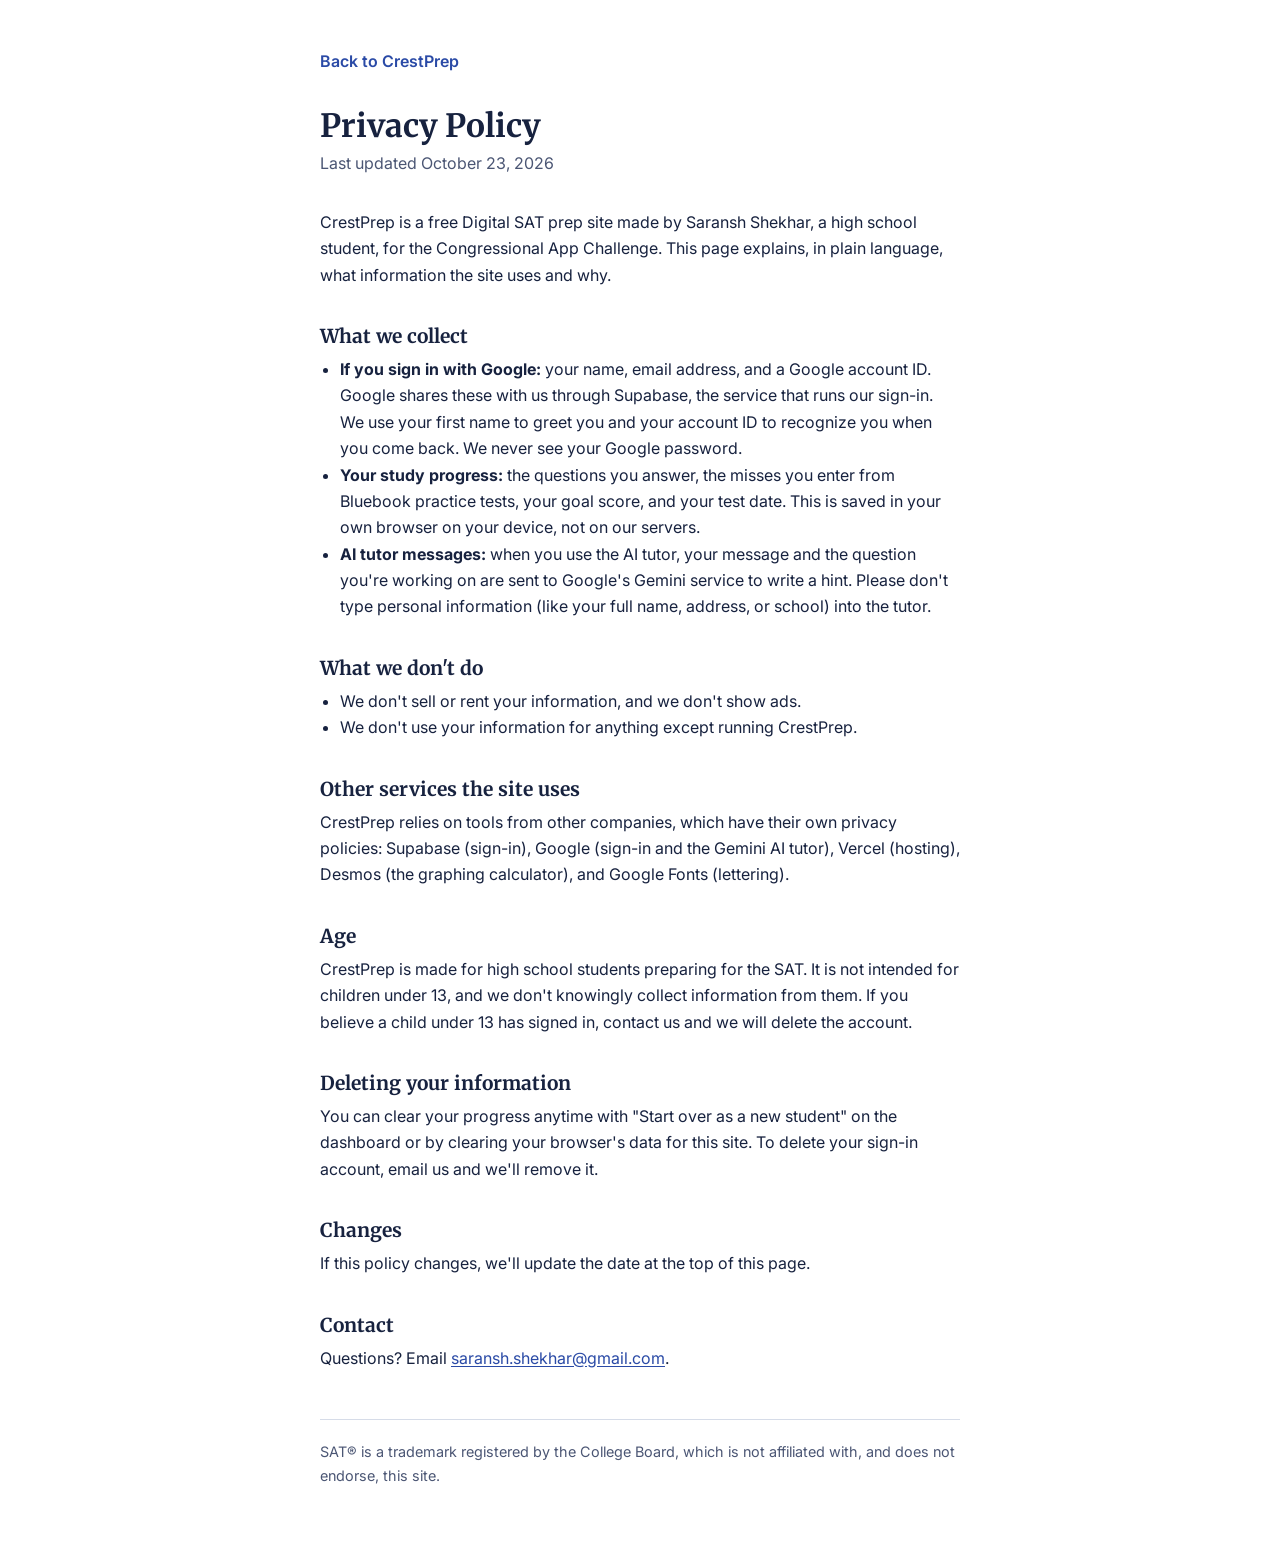
==== privacy.html @ 9c761f89 "Initial commit" ====
<!doctype html>
<html lang="en" data-theme="academic">
<head>
  <meta charset="utf-8">
  <meta name="viewport" content="width=device-width, initial-scale=1">
  <title>Privacy Policy | CrestPrep</title>
  <link rel="icon" href="assets/crest.svg" type="image/svg+xml">
  <script>try{var s=JSON.parse(localStorage.getItem("crestprep:v2"));if(s&&s.prefs)document.documentElement.dataset.theme=s.prefs.theme;}catch(e){}</script>
  <link rel="stylesheet" href="https://fonts.googleapis.com/css2?family=Inter:wght@400;600;700&family=Merriweather:wght@400;700&display=swap">
  <link rel="stylesheet" href="css/base.css">
  <link rel="stylesheet" href="css/legal.css">
</head>
<body>
<main class="legal">
  <a class="back" href="./">Back to CrestPrep</a>
  <h1>Privacy Policy</h1>
  <p class="updated">Last updated October 23, 2026</p>

  <p>CrestPrep is a free Digital SAT prep site made by Saransh Shekhar, a high school student, for the Congressional App Challenge. This page explains, in plain language, what information the site uses and why.</p>

  <h2>What we collect</h2>
  <ul>
    <li><strong>If you sign in with Google:</strong> your name, email address, and a Google account ID. Google shares these with us through Supabase, the service that runs our sign-in. We use your first name to greet you and your account ID to recognize you when you come back. We never see your Google password.</li>
    <li><strong>Your study progress:</strong> the questions you answer, the misses you enter from Bluebook practice tests, your goal score, and your test date. This is saved in your own browser on your device, not on our servers.</li>
    <li><strong>AI tutor messages:</strong> when you use the AI tutor, your message and the question you're working on are sent to Google's Gemini service to write a hint. Please don't type personal information (like your full name, address, or school) into the tutor.</li>
  </ul>

  <h2>What we don't do</h2>
  <ul>
    <li>We don't sell or rent your information, and we don't show ads.</li>
    <li>We don't use your information for anything except running CrestPrep.</li>
  </ul>

  <h2>Other services the site uses</h2>
  <p>CrestPrep relies on tools from other companies, which have their own privacy policies: Supabase (sign-in), Google (sign-in and the Gemini AI tutor), Vercel (hosting), Desmos (the graphing calculator), and Google Fonts (lettering).</p>

  <h2>Age</h2>
  <p>CrestPrep is made for high school students preparing for the SAT. It is not intended for children under 13, and we don't knowingly collect information from them. If you believe a child under 13 has signed in, contact us and we will delete the account.</p>

  <h2>Deleting your information</h2>
  <p>You can clear your progress anytime with "Start over as a new student" on the dashboard or by clearing your browser's data for this site. To delete your sign-in account, email us and we'll remove it.</p>

  <h2>Changes</h2>
  <p>If this policy changes, we'll update the date at the top of this page.</p>

  <h2>Contact</h2>
  <p>Questions? Email <a href="mailto:saransh.shekhar@gmail.com">saransh.shekhar@gmail.com</a>.</p>
  <footer>SAT&reg; is a trademark registered by the College Board, which is not affiliated with, and does not endorse, this site.</footer>
</main>
</body>
</html>
---- css/base.css ----
/* =====================================================================
   base.css: design tokens, reset, and shared building blocks.

   Both themes use the SAME variable names. Switching themes only changes
   one attribute on <html> (data-theme="academic" | "obsidian"), and every
   component re-colors itself because it only ever uses these variables.
   ===================================================================== */

:root {
  --font-serif: 'Merriweather', Georgia, 'Times New Roman', serif;
  --font-sans: 'Inter', system-ui, -apple-system, 'Segoe UI', Roboto, Arial, sans-serif;
  --font-mono: 'Space Mono', ui-monospace, SFMono-Regular, Menlo, Consolas, monospace;

  --radius-sm: 4px;
  --radius: 6px;
  --radius-lg: 10px;
  --wrap: 1120px;
}

/* Academic: PrepPros-inspired blue and white, with Crest gold as the accent */
:root,
:root[data-theme="academic"] {
  --bg: #FFFFFF;
  --bg-alt: #F4F6FA;
  --surface: #FFFFFF;
  --text: #17223F;
  --text-soft: #4B5674;
  --rule: #D6DCE8;
  --primary: #2A4AA6;
  --primary-hover: #1F3A88;
  --primary-ink: #FFFFFF;
  --primary-tint: #EAEFFA;
  --band: #18295C;
  --band-text: #FFFFFF;
  --band-soft: #C9D2EC;
  --band-grid: rgba(255, 255, 255, 0.07);
  --crest-fill: #18295C;
  --gold: #C9A227;
  --gold-text: #876708;
  --gold-tint: #FBF4DD;
  --good: #1F7A4A;
  --good-tint: #E4F3EA;
  --bad: #B23A2C;
  --bad-tint: #FBE9E6;
  --sheet: #FFFFFF;
  --sheet-edge: #CBD3E3;
  color-scheme: light;
}

/* Obsidian: the original CrestPrep black and gold */
:root[data-theme="obsidian"] {
  --bg: #0A0E1A;
  --bg-alt: #0E1322;
  --surface: #131A2F;
  --text: #E8EBF4;
  --text-soft: #AEB7D1;
  --rule: #27314F;
  --primary: #C9A227;
  --primary-hover: #E8C765;
  --primary-ink: #0A0E1A;
  --primary-tint: #2A2510;
  --band: #0D1220;
  --band-text: #F4F2EA;
  --band-soft: #AEB7D1;
  --band-grid: rgba(201, 162, 39, 0.09);
  --crest-fill: #1E2846;
  --gold: #E8C765;
  --gold-text: #E8C765;
  --gold-tint: #2A2510;
  --good: #63C48F;
  --good-tint: #11291C;
  --bad: #F2907F;
  --bad-tint: #35181A;
  --sheet: #131A2F;
  --sheet-edge: #2E3A5C;
  color-scheme: dark;
}

/* ---------- Reset and type ---------- */
*, *::before, *::after { box-sizing: border-box; }
html { -webkit-text-size-adjust: 100%; scroll-padding-top: 80px; }
body {
  margin: 0;
  background: var(--bg);
  color: var(--text);
  font: 400 16px/1.6 var(--font-sans);
  -webkit-font-smoothing: antialiased;
}
img, svg, iframe, video { max-width: 100%; display: block; }
h1, h2, h3, h4 {
  font-family: var(--font-serif);
  font-weight: 700;
  line-height: 1.25;
  margin: 0 0 0.5em;
  color: var(--text);
}
h1 { font-size: clamp(1.9rem, 3.4vw, 2.6rem); }
h2 { font-size: clamp(1.45rem, 2.4vw, 1.85rem); }
h3 { font-size: 1.2rem; }
h4 { font-size: 1rem; }
p { margin: 0 0 1em; }
ul, ol { margin: 0 0 1em; padding-left: 1.25em; }
a { color: var(--primary); text-underline-offset: 2px; }
a:hover { color: var(--primary-hover); }
:focus-visible { outline: 2px solid var(--primary); outline-offset: 2px; }
button, input, select, textarea { font: inherit; color: inherit; }
button { cursor: pointer; }
#view:focus { outline: none; }

.wrap { width: min(100% - 2.5rem, var(--wrap)); margin-inline: auto; }
.wrap-narrow { width: min(100% - 2rem, 880px); margin-inline: auto; }
.muted { color: var(--text-soft); }
.small { font-size: 0.875rem; }
.mono { font-family: var(--font-mono); }
.center { text-align: center; }
.sr-only {
  position: absolute; width: 1px; height: 1px; padding: 0; margin: -1px;
  overflow: hidden; clip: rect(0 0 0 0); white-space: nowrap; border: 0;
}
.skip-link { position: absolute; left: -999px; top: 0; z-index: 200; background: var(--primary); color: var(--primary-ink); padding: 0.5rem 1rem; }
.skip-link:focus { left: 1rem; top: 0.5rem; }

/* ---------- Buttons ---------- */
.btn {
  display: inline-flex; align-items: center; justify-content: center; gap: 0.45rem;
  min-height: 40px; padding: 0.5rem 1.1rem;
  border: 1px solid transparent; border-radius: var(--radius);
  font-weight: 600; font-size: 0.95rem; line-height: 1.2;
  text-decoration: none; white-space: nowrap;
  transition: background-color 0.15s, border-color 0.15s, color 0.15s;
}
.btn-primary { background: var(--primary); color: var(--primary-ink); }
.btn-primary:hover { background: var(--primary-hover); color: var(--primary-ink); }
.btn-outline { background: var(--surface); border-color: var(--rule); color: var(--text); }
.btn-outline:hover { border-color: var(--primary); color: var(--primary); }
.btn-ghost { background: transparent; color: var(--primary); padding-inline: 0.6rem; }
.btn-ghost:hover { background: var(--primary-tint); color: var(--primary); }
.btn-gold { background: var(--gold); color: #1B1606; }
.btn-gold:hover { filter: brightness(1.06); color: #1B1606; }
.btn-sm { min-height: 32px; padding: 0.3rem 0.75rem; font-size: 0.85rem; }
.btn[disabled], .btn[aria-disabled="true"] { opacity: 0.45; cursor: not-allowed; pointer-events: none; }
.link-btn { background: none; border: 0; padding: 0; color: var(--primary); font-weight: 600; text-decoration: underline; text-underline-offset: 2px; }

/* ---------- Forms ---------- */
.field { display: grid; gap: 0.3rem; font-size: 0.875rem; font-weight: 600; }
.input {
  min-height: 40px; width: 100%;
  padding: 0.45rem 0.7rem;
  border: 1px solid var(--rule); border-radius: var(--radius);
  background: var(--surface); font-weight: 400;
}
.input:focus { outline: 2px solid var(--primary); outline-offset: 0; border-color: var(--primary); }
.form-error { color: var(--bad); font-size: 0.875rem; font-weight: 600; margin: 0.5rem 0 0; }
.form-error:empty { display: none; }

/* ---------- Panels, chips, bars ---------- */
.panel {
  background: var(--surface);
  border: 1px solid var(--rule);
  border-radius: var(--radius-lg);
  padding: 1.25rem 1.5rem;
}
.chip {
  display: inline-flex; align-items: center; gap: 0.35rem;
  padding: 0.25rem 0.7rem;
  border: 1px solid var(--rule); border-radius: 999px;
  background: var(--primary-tint); color: var(--primary);
  font-size: 0.8rem; font-weight: 600;
}
.bar { height: 8px; background: var(--primary-tint); border-radius: 999px; overflow: hidden; }
.bar > span { display: block; height: 100%; background: var(--primary); border-radius: inherit; transition: width 0.4s ease; }
.bar-gold > span { background: var(--gold); }

/* Segmented control: a row of radio-style buttons */
.seg { display: inline-flex; flex-wrap: wrap; border: 1px solid var(--rule); border-radius: var(--radius); overflow: hidden; }
.seg button {
  border: 0; border-right: 1px solid var(--rule);
  background: var(--surface); padding: 0.4rem 0.8rem;
  font-size: 0.85rem; font-weight: 500;
}
.seg button:last-child { border-right: 0; }
.seg button[aria-pressed="true"] { background: var(--primary); color: var(--primary-ink); }

/* The gold "100% free" seal */
.seal {
  display: inline-flex; align-items: center;
  padding: 0.2rem 0.65rem;
  border: 1.5px solid var(--gold); border-radius: var(--radius-sm);
  color: var(--gold); font-weight: 700; font-size: 0.85rem;
  transform: rotate(-2deg);
}

/* ---------- Toasts ---------- */
#toast-root {
  position: fixed; bottom: 1.25rem; left: 50%; transform: translateX(-50%);
  display: grid; gap: 0.5rem; justify-items: center;
  z-index: 300; pointer-events: none;
}
.toast {
  background: var(--text); color: var(--bg);
  padding: 0.55rem 1rem; border-radius: var(--radius);
  font-weight: 600; font-size: 0.9rem;
  animation: toast-in 0.2s ease-out;
}
.toast-good { background: var(--good); color: #FFFFFF; }
.toast-gold { background: var(--gold); color: #1B1606; }
.toast.is-leaving { opacity: 0; transition: opacity 0.3s; }
@keyframes toast-in { from { opacity: 0; transform: translateY(6px); } }

@media (prefers-reduced-motion: reduce) {
  *, *::before, *::after { animation-duration: 0.01ms !important; transition-duration: 0.01ms !important; scroll-behavior: auto !important; }
}
---- css/legal.css ----
/* legal.css: the privacy policy and terms pages. Uses the same color variables as the app. */
body { background: var(--bg); color: var(--text); font-family: var(--font-sans); margin: 0; }
.legal { max-width: 68ch; margin: 0 auto; padding: 3rem 1.25rem 4rem; line-height: 1.65; }
.legal a { color: var(--primary); }
.legal .back { display: inline-block; margin-bottom: 2rem; font-weight: 600; text-decoration: none; }
.legal h1 { font-family: var(--font-serif); font-size: 2rem; margin: 0 0 .25rem; }
.legal .updated { color: var(--text-soft); margin: 0 0 2rem; }
.legal h2 { font-family: var(--font-serif); font-size: 1.2rem; margin: 2.25rem 0 .5rem; }
.legal p, .legal li { color: var(--text); }
.legal ul { padding-left: 1.25rem; }
.legal footer { margin-top: 3rem; padding-top: 1.25rem; border-top: 1px solid var(--rule); color: var(--text-soft); font-size: .9rem; }
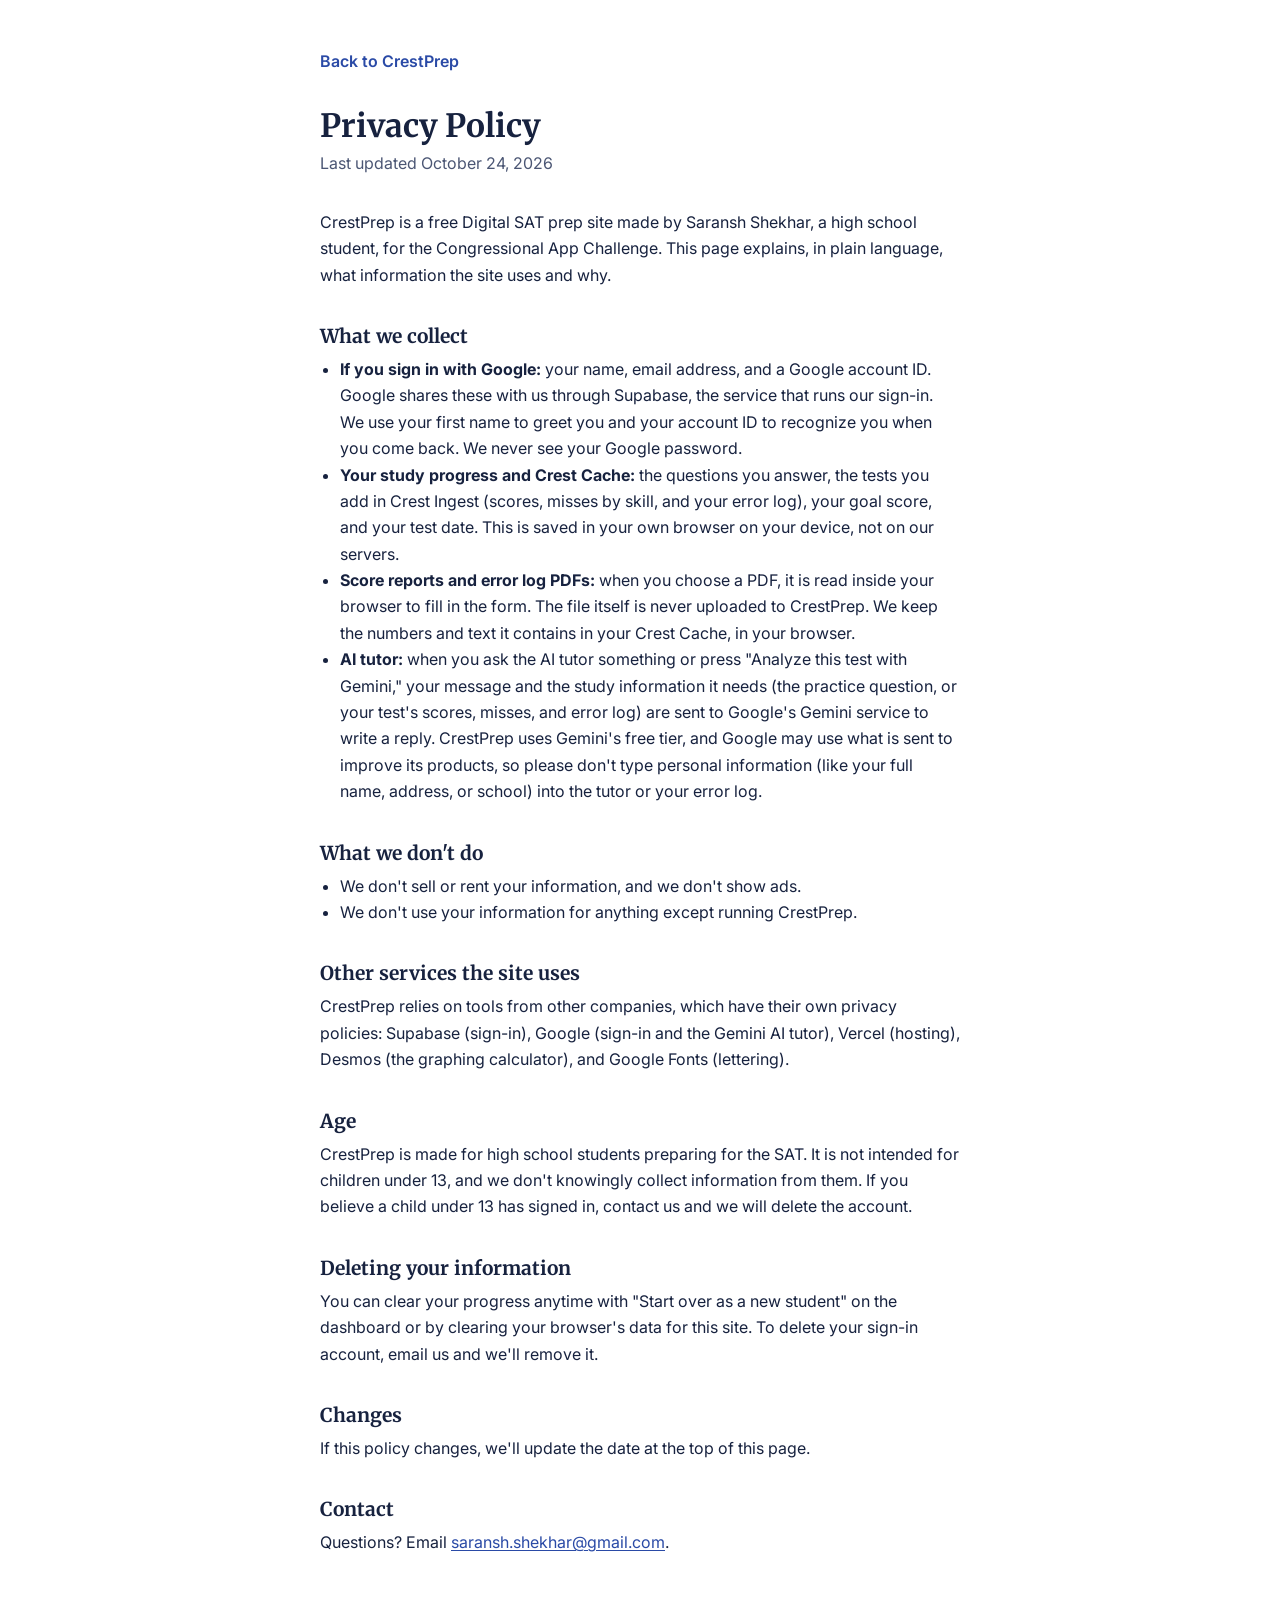
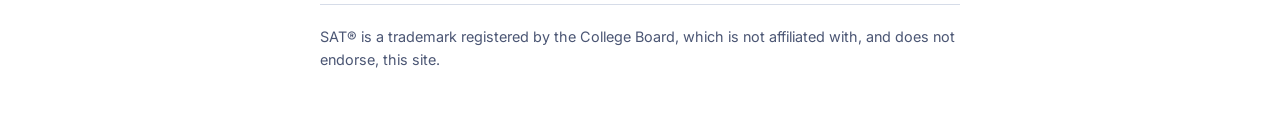
==== commit 52c9fe3c: "Final: 3 full tests, skill drills, Gemini tutor, new homepage" ====
--- a/privacy.html
+++ b/privacy.html
@@ -14,15 +14,16 @@
 <main class="legal">
   <a class="back" href="./">Back to CrestPrep</a>
   <h1>Privacy Policy</h1>
-  <p class="updated">Last updated October 23, 2026</p>
+  <p class="updated">Last updated October 24, 2026</p>
 
   <p>CrestPrep is a free Digital SAT prep site made by Saransh Shekhar, a high school student, for the Congressional App Challenge. This page explains, in plain language, what information the site uses and why.</p>
 
   <h2>What we collect</h2>
   <ul>
     <li><strong>If you sign in with Google:</strong> your name, email address, and a Google account ID. Google shares these with us through Supabase, the service that runs our sign-in. We use your first name to greet you and your account ID to recognize you when you come back. We never see your Google password.</li>
-    <li><strong>Your study progress:</strong> the questions you answer, the misses you enter from Bluebook practice tests, your goal score, and your test date. This is saved in your own browser on your device, not on our servers.</li>
-    <li><strong>AI tutor messages:</strong> when you use the AI tutor, your message and the question you're working on are sent to Google's Gemini service to write a hint. Please don't type personal information (like your full name, address, or school) into the tutor.</li>
+    <li><strong>Your study progress and Crest Cache:</strong> the questions you answer, the tests you add in Crest Ingest (scores, misses by skill, and your error log), your goal score, and your test date. This is saved in your own browser on your device, not on our servers.</li>
+    <li><strong>Score reports and error log PDFs:</strong> when you choose a PDF, it is read inside your browser to fill in the form. The file itself is never uploaded to CrestPrep. We keep the numbers and text it contains in your Crest Cache, in your browser.</li>
+    <li><strong>AI tutor:</strong> when you ask the AI tutor something or press "Analyze this test with Gemini," your message and the study information it needs (the practice question, or your test's scores, misses, and error log) are sent to Google's Gemini service to write a reply. CrestPrep uses Gemini's free tier, and Google may use what is sent to improve its products, so please don't type personal information (like your full name, address, or school) into the tutor or your error log.</li>
   </ul>
 
   <h2>What we don't do</h2>
